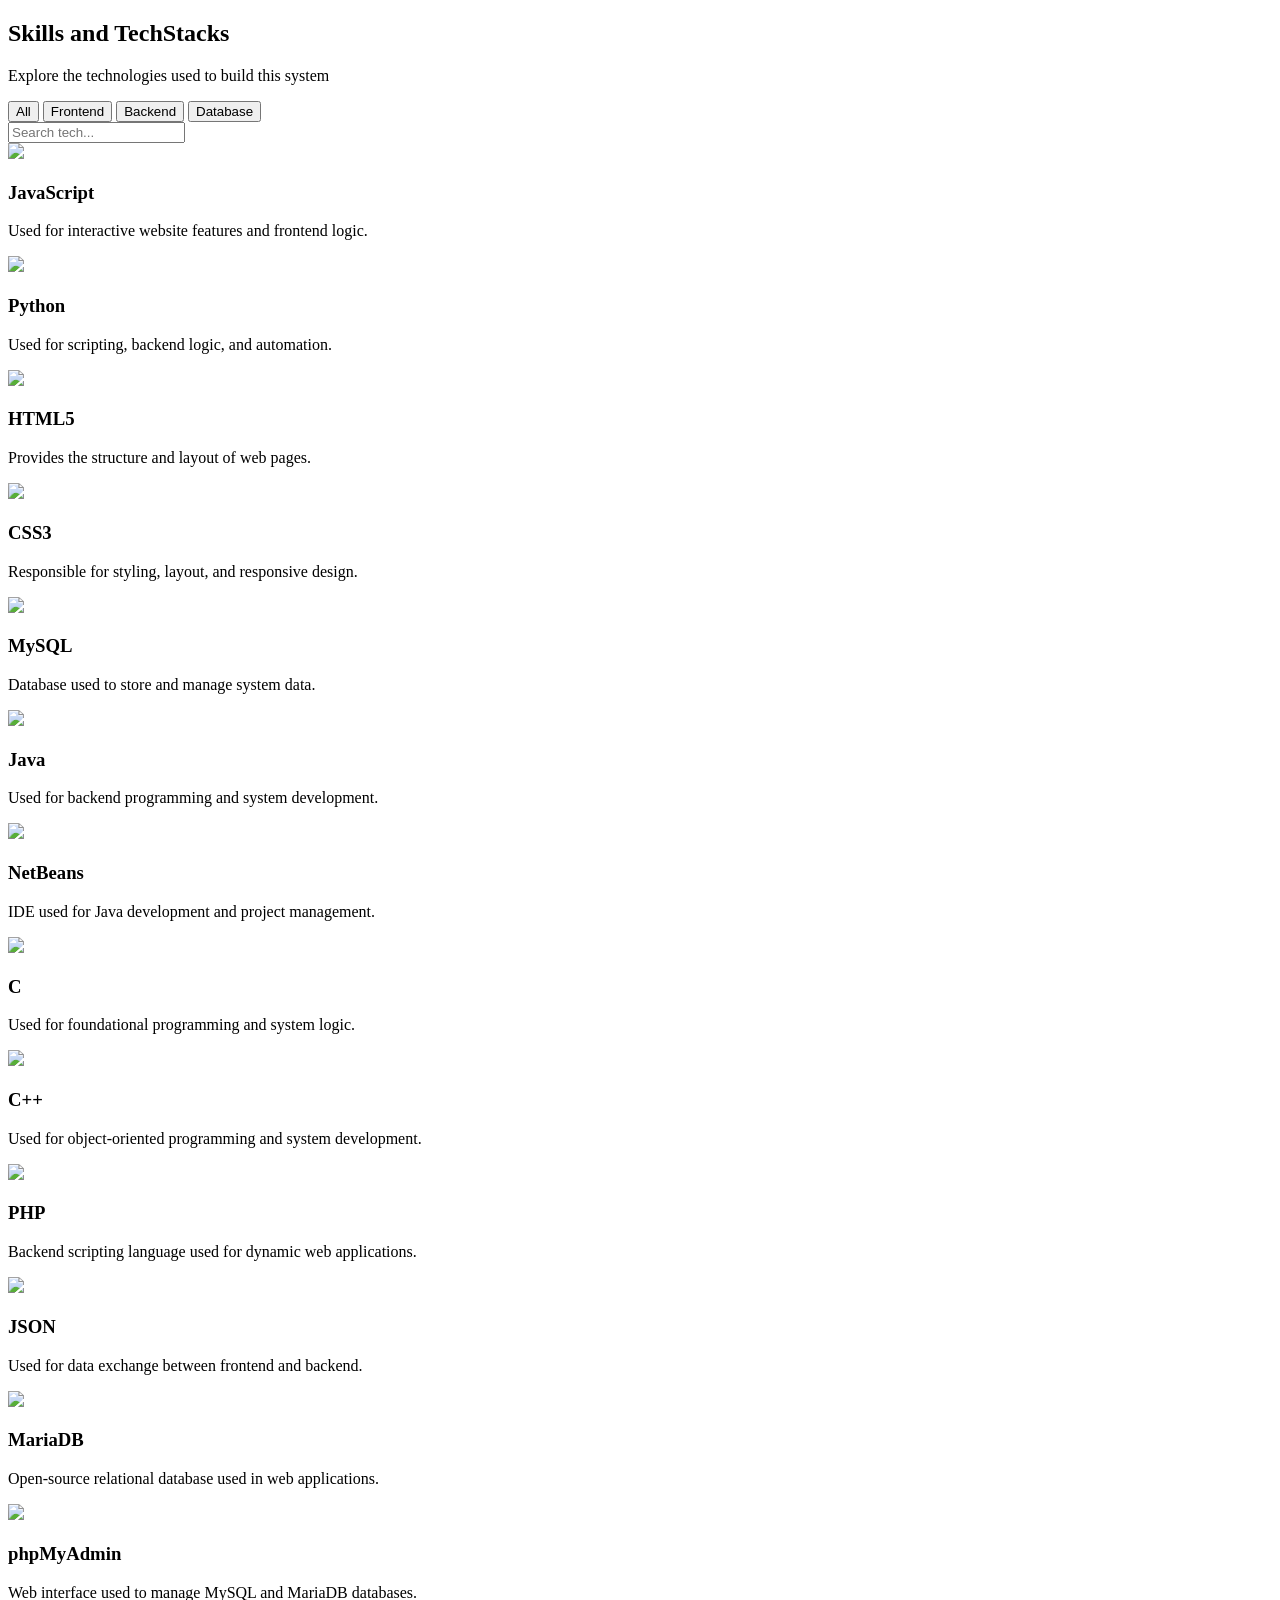
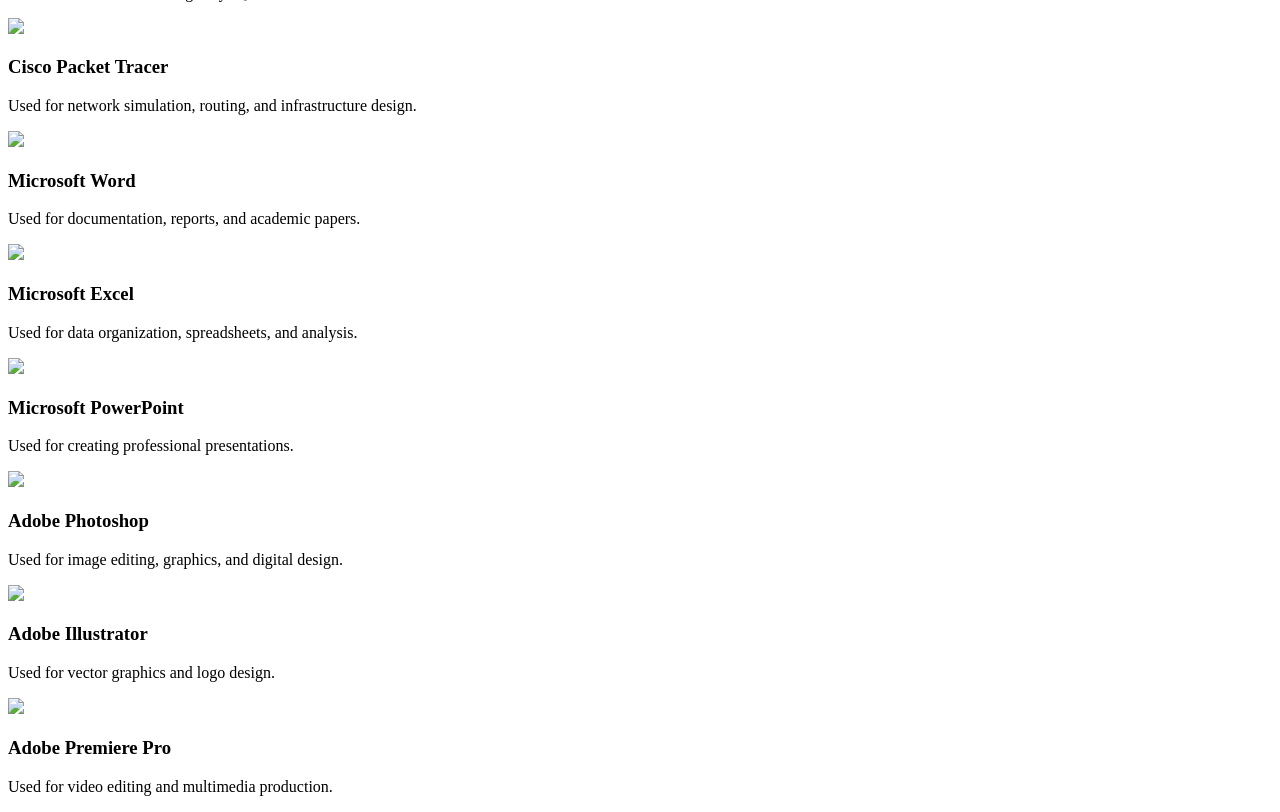
==== about.html @ 17c46671 "update css" ====
<!DOCTYPE html>
<html lang="en">

<head>
    <meta charset="UTF-8">
    <meta name="viewport" content="width=device-width, initial-scale=1.0">
    <title>Portfolio</title>

    <!-- Link to CSS -->
    <link rel="stylesheet" href="styles.css">

    <!-- Font -->
    <link href="https://fonts.googleapis.com/css2?family=Poppins:wght@300;400;600;700&display=swap" rel="stylesheet">
</head>

<body>

    <!-- NAVBAR placeholder -->
    <div id="navbar"></div>

    <!-- TECHSTACK SECTION -->
    <section class="techstack-section">

        <div class="techstack-header">
            <h1>Skills and TechStacks</h1>
            <p>Explore the technologies used to build this system</p>
        </div>

        <div class="techstack-controls">

            <div class="techstack-filter">
                <button class="active">All</button>
                <button>Frontend</button>
                <button>Backend</button>
                <button>Database</button>
            </div>

            <input type="text" placeholder="Search tech..." class="techstack-search">

        </div>

        <div class="techstack-grid">

            <!-- CARD -->
            <div class="tech-card">
                <img src="https://cdn.jsdelivr.net/gh/devicons/devicon/icons/javascript/javascript-original.svg">
                <h3>JavaScript</h3>
                <p>Used for interactive website features and frontend logic.</p>
            </div>

            <div class="tech-card">
                <img src="https://cdn.jsdelivr.net/gh/devicons/devicon/icons/python/python-original.svg">
                <h3>Python</h3>
                <p>Used for scripting, backend logic, and automation.</p>
            </div>

            <div class="tech-card">
                <img src="https://cdn.jsdelivr.net/gh/devicons/devicon/icons/html5/html5-original.svg">
                <h3>HTML5</h3>
                <p>Provides the structure and layout of web pages.</p>
            </div>

            <div class="tech-card">
                <img src="https://cdn.jsdelivr.net/gh/devicons/devicon/icons/css3/css3-original.svg">
                <h3>CSS3</h3>
                <p>Responsible for styling, layout, and responsive design.</p>
            </div>

            <div class="tech-card">
                <img src="https://cdn.jsdelivr.net/gh/devicons/devicon/icons/mysql/mysql-original.svg">
                <h3>MySQL</h3>
                <p>Database used to store and manage system data.</p>
            </div>

            <div class="tech-card">
                <img src="https://cdn.jsdelivr.net/gh/devicons/devicon/icons/java/java-original.svg">
                <h3>Java</h3>
                <p>Used for backend programming and system development.</p>
            </div>

            <div class="tech-card">
                <img src="https://cdn.jsdelivr.net/gh/devicons/devicon/icons/netbeans/netbeans-original.svg">
                <h3>NetBeans</h3>
                <p>IDE used for Java development and project management.</p>
            </div>

            <div class="tech-card">
                <img src="https://cdn.jsdelivr.net/gh/devicons/devicon/icons/c/c-original.svg">
                <h3>C</h3>
                <p>Used for foundational programming and system logic.</p>
            </div>

            <div class="tech-card">
                <img src="https://cdn.jsdelivr.net/gh/devicons/devicon/icons/cplusplus/cplusplus-original.svg">
                <h3>C++</h3>
                <p>Used for object-oriented programming and system development.</p>
            </div>

            <div class="tech-card">
                <img src="https://cdn.jsdelivr.net/gh/devicons/devicon/icons/php/php-original.svg">
                <h3>PHP</h3>
                <p>Backend scripting language used for dynamic web applications.</p>
            </div>

            <div class="tech-card">
                <img src="https://cdn.jsdelivr.net/gh/devicons/devicon/icons/json/json-original.svg">
                <h3>JSON</h3>
                <p>Used for data exchange between frontend and backend.</p>
            </div>

            <div class="tech-card">
                <img src="https://cdn.jsdelivr.net/gh/devicons/devicon/icons/mariadb/mariadb-original.svg">
                <h3>MariaDB</h3>
                <p>Open-source relational database used in web applications.</p>
            </div>

            <div class="tech-card">
                <img src="https://www.vectorlogo.zone/logos/phpmyadmin/phpmyadmin-icon.svg">
                <h3>phpMyAdmin</h3>
                <p>Web interface used to manage MySQL and MariaDB databases.</p>
            </div>

            <div class="tech-card">
                <img src="https://upload.wikimedia.org/wikipedia/commons/6/64/Cisco_logo.svg">
                <h3>Cisco Packet Tracer</h3>
                <p>Used for network simulation, routing, and infrastructure design.</p>
            </div>

            <div class="tech-card">
                <img src="https://upload.wikimedia.org/wikipedia/commons/4/4f/Microsoft_Office_Word_%282019%E2%80%93present%29.svg">
                <h3>Microsoft Word</h3>
                <p>Used for documentation, reports, and academic papers.</p>
            </div>

            <div class="tech-card">
                <img src="https://upload.wikimedia.org/wikipedia/commons/7/73/Microsoft_Excel_2013-2019_logo.svg">
                <h3>Microsoft Excel</h3>
                <p>Used for data organization, spreadsheets, and analysis.</p>
            </div>

            <div class="tech-card">
                <img src="https://upload.wikimedia.org/wikipedia/commons/0/0d/Microsoft_PowerPoint_logo_%282019-present%29.svg">
                <h3>Microsoft PowerPoint</h3>
                <p>Used for creating professional presentations.</p>
            </div>

            <div class="tech-card">
                <img src="https://upload.wikimedia.org/wikipedia/commons/a/af/Adobe_Photoshop_CC_icon.svg">
                <h3>Adobe Photoshop</h3>
                <p>Used for image editing, graphics, and digital design.</p>
            </div>

            <div class="tech-card">
                <img src="https://upload.wikimedia.org/wikipedia/commons/f/fb/Adobe_Illustrator_CC_icon.svg">
                <h3>Adobe Illustrator</h3>
                <p>Used for vector graphics and logo design.</p>
            </div>

            <div class="tech-card">
                <img src="https://upload.wikimedia.org/wikipedia/commons/4/40/Adobe_Premiere_Pro_CC_icon.svg">
                <h3>Adobe Premiere Pro</h3>
                <p>Used for video editing and multimedia production.</p>
            </div>

        </div>
    </section>

    <!-- FOOTER placeholder -->
    <div id="footer"></div>

    <!-- Load Navbar and Footer dynamically -->
    <script>
        fetch('nav_and_footer.html')
            .then(response => response.text())
            .then(data => {
                const parser = new DOMParser();
                const doc = parser.parseFromString(data, 'text/html');
                document.getElementById('navbar').innerHTML = doc.querySelector('nav').outerHTML;
                document.getElementById('footer').innerHTML = doc.querySelector('footer').outerHTML;
            });
    </script>

</body>

</html>
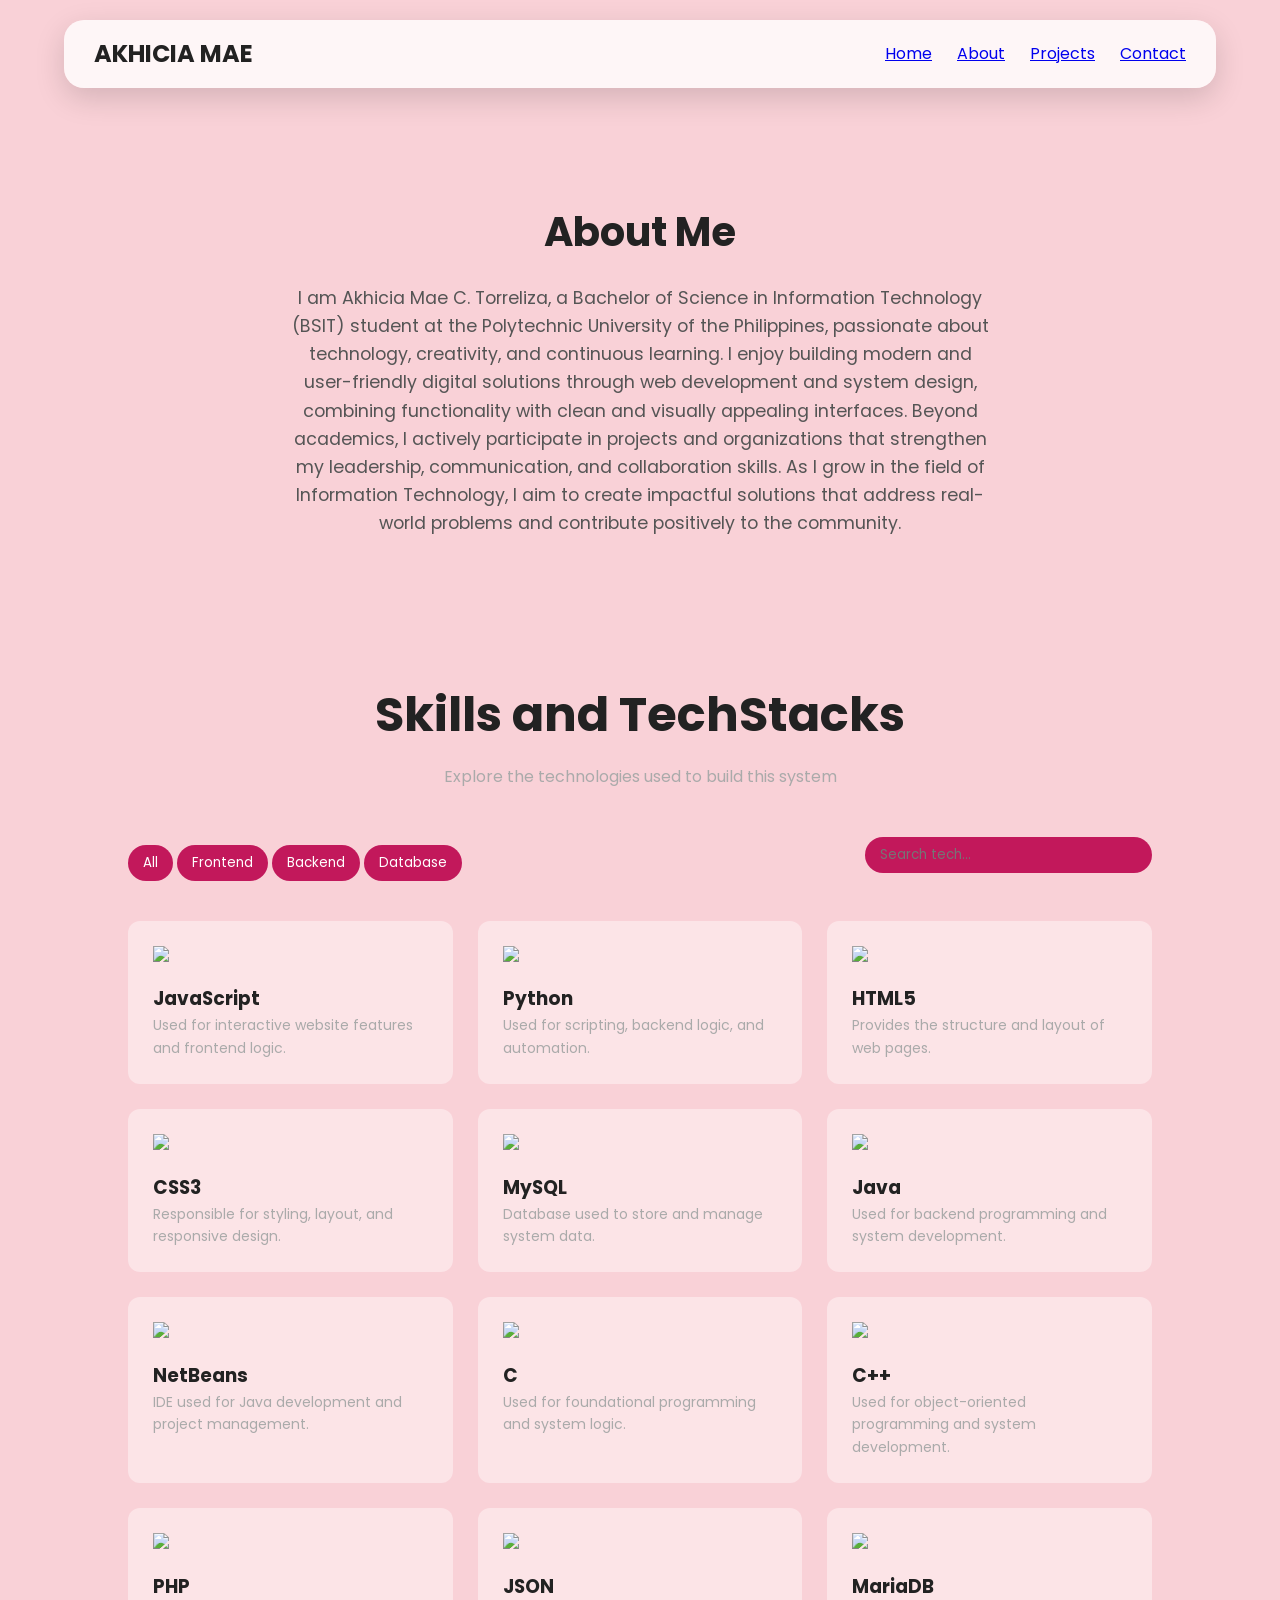
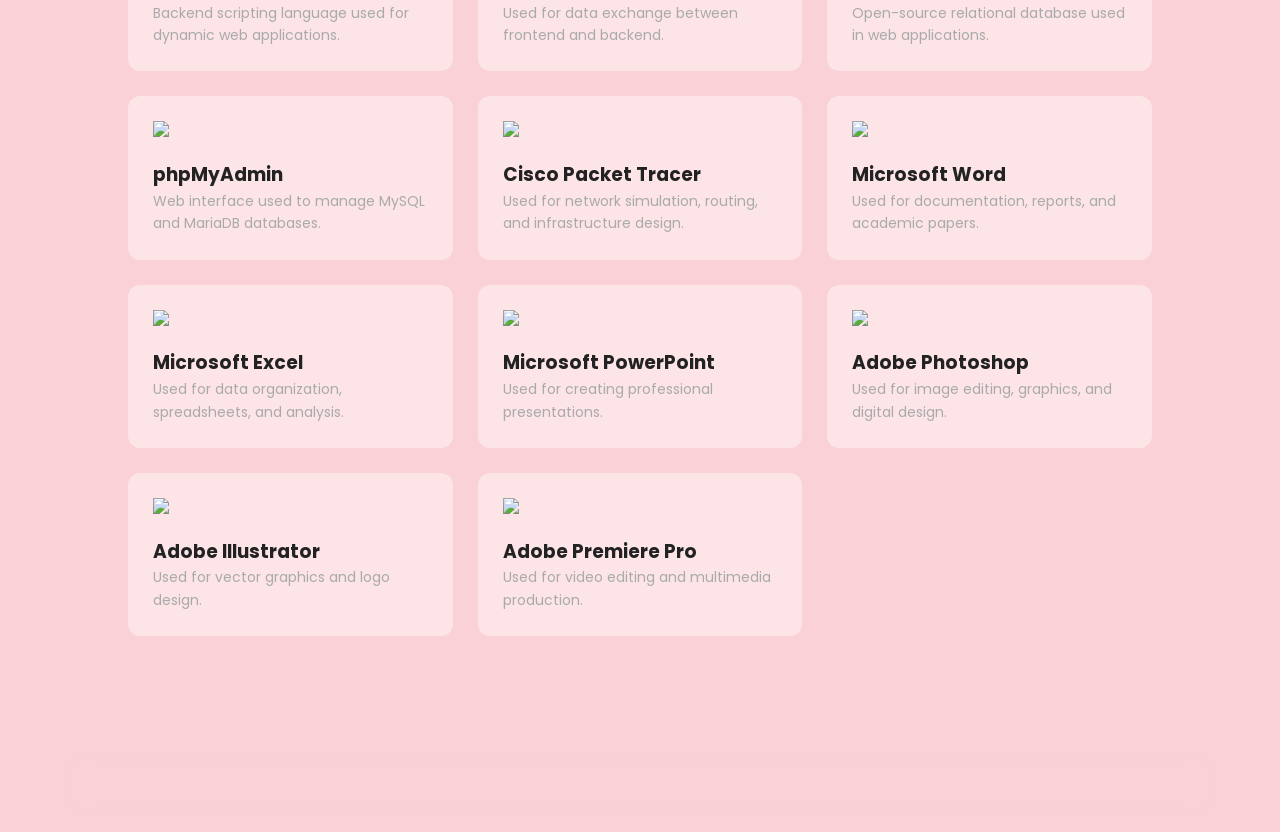
==== commit 1e10768f: "Last update before ts today" ====
--- a/about.html
+++ b/about.html
@@ -18,6 +18,22 @@
     <!-- NAVBAR placeholder -->
     <div id="navbar"></div>
 
+    <!-- ABOUT ME SECTION -->
+    <section class="about-section">
+
+        <div class="about-container">
+            <h1>About Me</h1>
+            <p>
+                I am Akhicia Mae C. Torreliza, a Bachelor of Science in Information Technology (BSIT) student at the
+                Polytechnic University of the Philippines, passionate about technology, creativity, and continuous
+                learning. I enjoy building modern and user-friendly digital solutions through web development and system
+                design, combining functionality with clean and visually appealing interfaces. Beyond academics, I
+                actively participate in projects and organizations that strengthen my leadership, communication, and
+                collaboration skills. As I grow in the field of Information Technology, I aim to create impactful solutions that address
+                real-world problems and contribute positively to the community. </p>
+        </div>
+
+    </section>
     <!-- TECHSTACK SECTION -->
     <section class="techstack-section">
 
@@ -127,7 +143,8 @@
             </div>
 
             <div class="tech-card">
-                <img src="https://upload.wikimedia.org/wikipedia/commons/4/4f/Microsoft_Office_Word_%282019%E2%80%93present%29.svg">
+                <img
+                    src="https://upload.wikimedia.org/wikipedia/commons/4/4f/Microsoft_Office_Word_%282019%E2%80%93present%29.svg">
                 <h3>Microsoft Word</h3>
                 <p>Used for documentation, reports, and academic papers.</p>
             </div>
@@ -139,7 +156,8 @@
             </div>
 
             <div class="tech-card">
-                <img src="https://upload.wikimedia.org/wikipedia/commons/0/0d/Microsoft_PowerPoint_logo_%282019-present%29.svg">
+                <img
+                    src="https://upload.wikimedia.org/wikipedia/commons/0/0d/Microsoft_PowerPoint_logo_%282019-present%29.svg">
                 <h3>Microsoft PowerPoint</h3>
                 <p>Used for creating professional presentations.</p>
             </div>
--- a/styles.css
+++ b/styles.css
@@ -0,0 +1,537 @@
+/* RESET */
+* {
+  margin: 0;
+  padding: 0;
+  box-sizing: border-box;
+  font-family: 'Poppins', sans-serif;
+}
+
+/* GLOBAL */
+html, body {
+  overflow-x: hidden;
+}
+
+body {
+  background: linear-gradient(135deg, #ffdde1, #ee9ca7);
+  color: #1f1f1f;
+  line-height: 1.6;
+}
+
+/* NAVBAR */
+nav {
+  display: flex;
+  justify-content: space-between;
+  align-items: center;
+  padding: 15px 30px;
+
+  background: rgba(255,255,255,0.8);
+  backdrop-filter: blur(15px);
+
+  position: fixed;
+  top: 20px;
+  left: 50%;
+  transform: translateX(-50%);
+
+  width: 90%;
+  border-radius: 20px;
+
+  box-shadow: 0 10px 30px rgba(0,0,0,0.15);
+  z-index: 1000;
+}
+
+nav ul {
+  display: flex;
+  gap: 25px;
+  list-style: none;
+  align-items: center;
+}
+
+/* HERO */
+.hero {
+  display: flex;
+  justify-content: center;
+  align-items: center;
+  min-height: 100vh;
+  padding: 120px 20px 40px;
+  text-align: center;
+}
+
+.hero-card {
+  background: rgba(255,255,255,0.3);
+  backdrop-filter: blur(15px);
+  padding: 50px;
+  border-radius: 25px;
+  box-shadow: 0 15px 40px rgba(0,0,0,0.15);
+  transition: 0.3s;
+  max-width: 600px;
+  width: 100%;
+}
+
+.hero-card:hover {
+  transform: scale(1.03);
+}
+
+.hero-card h2 {
+  font-size: 3rem;
+  color: #c2185b;
+}
+
+.hero-card .sub {
+  margin-top: 10px;
+  opacity: 0.7;
+}
+
+/* SECTION TITLE */
+.section-title {
+  text-align: center;
+  margin: 40px 0;
+  font-size: 2rem;
+  color: #c2185b;
+}
+
+/* PROJECTS */
+.projects {
+  padding: 40px 20px;
+}
+
+/* GRID */
+.grid {
+  display: grid;
+  grid-template-columns: repeat(auto-fit, minmax(250px, 1fr));
+  gap: 25px;
+}
+
+/* CARD */
+.card {
+  background: rgba(255,255,255,0.4);
+  backdrop-filter: blur(10px);
+  padding: 25px;
+  border-radius: 20px;
+  box-shadow: 0 10px 25px rgba(0,0,0,0.1);
+  transition: 0.3s;
+  text-align: center;
+}
+
+.card:hover {
+  transform: translateY(-10px) scale(1.02);
+  box-shadow: 0 20px 40px rgba(0,0,0,0.2);
+}
+
+.card h3 {
+  color: #c2185b;
+  margin-bottom: 10px;
+}
+
+/* BUTTON */
+button {
+  margin-top: 15px;
+  padding: 10px 15px;
+  border: none;
+  border-radius: 10px;
+  background: #c2185b;
+  color: white;
+  cursor: pointer;
+  transition: 0.3s;
+}
+
+button:hover {
+  background: #ff4081;
+  transform: scale(1.05);
+}
+
+/* FOOTER */
+footer {
+  text-align: center;
+  padding: 15px;
+
+  margin: 40px auto 20px;
+  width: 90%;
+
+  background: rgba(255,255,255,0.8);
+  backdrop-filter: blur(15px);
+
+  border-radius: 20px;
+
+  box-shadow: 0 -10px 30px rgba(0,0,0,0.1);
+}
+
+/* TECH STACK */
+.techstack-section {
+  padding: 80px 10%;
+  color: 555;
+}
+
+.techstack-header {
+  text-align: center;
+  margin-bottom: 40px;
+}
+
+.techstack-header h1 {
+  font-size: 48px;
+  margin-bottom: 10px;
+}
+
+.techstack-header p {
+  color: #aaa;
+}
+
+.techstack-controls {
+  display: flex;
+  justify-content: space-between;
+  align-items: center;
+  margin-bottom: 40px;
+  flex-wrap: wrap;
+  gap: 15px;
+}
+
+.techstack-filter button {
+  background: #c2185b;
+  border: none;
+  color: white;
+  padding: 8px 15px;
+  border-radius: 20px;
+  cursor: pointer;
+}
+
+.techstack-search {
+  padding: 8px 15px;
+  border-radius: 20px;
+  border: none;
+  background: #c2185b;
+  color: white;
+}
+
+.techstack-grid {
+  display: grid;
+  grid-template-columns: repeat(auto-fit, minmax(250px, 1fr));
+  gap: 25px;
+}
+
+.tech-card {
+  background: rgba(255,255,255,0.4);
+  padding: 25px;
+  border-radius: 12px;
+  transition: 0.3s;
+}
+
+.tech-card:hover {
+  transform: translateY(-5px);
+  background: #e74ec1ea;
+}
+
+.tech-card img {
+  width: 40px;
+  margin-bottom: 15px;
+}
+
+.tech-card p {
+  color: #aaa;
+  font-size: 14px;
+}
+
+/* IMAGES */
+img {
+  max-width: 100%;
+  height: auto;
+}
+
+/* ========================= */
+/* 📱 RESPONSIVE BREAKPOINTS */
+/* ========================= */
+
+/* TABLET */
+@media (max-width: 1024px) {
+  .hero-card h2 {
+    font-size: 2.5rem;
+  }
+
+  .techstack-header h1 {
+    font-size: 36px;
+  }
+}
+
+/* MOBILE */
+@media (max-width: 768px) {
+
+  nav {
+    flex-direction: column;
+    gap: 10px;
+    padding: 15px 20px;
+  }
+
+  nav ul {
+    flex-wrap: wrap;
+    justify-content: center;
+    gap: 15px;
+  }
+
+  .hero {
+    padding-top: 140px;
+  }
+
+  .hero-card {
+    padding: 30px 20px;
+  }
+
+  .hero-card h2 {
+    font-size: 2rem;
+  }
+
+  .section-title {
+    font-size: 1.5rem;
+  }
+
+  .techstack-section {
+    margin-top: 60px;
+}
+
+  .techstack-controls {
+    flex-direction: column;
+    align-items: stretch;
+  }
+
+  .techstack-filter {
+    display: flex;
+    flex-wrap: wrap;
+    gap: 10px;
+  }
+
+  .techstack-search {
+    width: 100%;
+  }
+}
+
+/* SMALL PHONES */
+@media (max-width: 480px) {
+  .hero-card h2 {
+    font-size: 1.6rem;
+  }
+
+  .card {
+    padding: 20px;
+  }
+
+  button {
+    width: 100%;
+  }
+}
+
+/*test */
+.about-split {
+  display: flex;
+  align-items: center;
+  justify-content: space-between;
+  padding: 80px 10%;
+  gap: 40px;
+}
+
+.about-text {
+  flex: 1;
+}
+
+.about-text h2 {
+  font-size: 2.5rem;
+  color: #c2185b;
+}
+
+.about-image img {
+  width: 300px;
+  border-radius: 20px;
+}
+
+.timeline {
+  padding: 80px 10%;
+}
+
+.timeline h2 {
+  text-align: center;
+  margin-bottom: 40px;
+  color: #c2185b;
+}
+
+.timeline-item {
+  margin-bottom: 20px;
+  border-left: 3px solid #c2185b;
+  padding-left: 15px;
+}
+
+/*about me css*/
+
+.about-section {
+    padding: 100px 20px 60px;
+    text-align: center;
+}
+.about-container p {
+    max-width: 700px;
+    margin: 0 auto;
+    line-height: 1.8;
+}
+
+.about-container h1 {
+    font-size: 2.5rem;
+    margin-bottom: 20px;
+}
+
+.about-container p {
+    font-size: 1.1rem;
+    line-height: 1.6;
+    color: #555;
+}
+
+body {
+    margin: 0;
+    padding-top: 100px; /* adjust based on navbar height */
+}
+
+/* RESET ALL DEFAULT MARGINS & PADDING */
+* {
+    margin: 0;
+    padding: 0;
+    box-sizing: border-box;
+}
+
+/* BODY FULL WIDTH */
+body {
+    width: 100%;
+    overflow-x: hidden;
+    font-family: 'Poppins', sans-serif;
+    background: #f9d1d7; /* optional, match your pink theme */
+    color: #222;
+}
+
+/* SECTION SPACING */
+.contact-section {
+    width: 100%;
+    padding: 120px 40px 80px; /* more padding left/right for breathing room */
+    text-align: center;
+}
+
+/* CONTAINER */
+.contact-container {
+    width: 100%;
+    max-width: 1200px;
+    margin: auto;
+    padding: 0 20px; /* inner padding to avoid sticking to edges on small screens */
+}
+
+/* LAYOUT */
+.contact-content {
+    display: flex;
+    gap: 60px;
+    margin-top: 50px;
+    justify-content: space-between;
+    align-items: flex-start;
+    flex-wrap: wrap;
+}
+
+/* CONTACT INFO & FORM */
+.contact-info,
+.contact-form {
+    flex: 1;
+    min-width: 320px;
+    text-align: left;
+    background: rgba(255, 255, 255, 0.6);
+    padding: 25px;
+    border-radius: 15px;
+    box-shadow: 0 8px 20px rgba(0,0,0,0.1);
+}
+
+/* EACH INFO ITEM */
+.info-item {
+    display: flex;
+    align-items: center;
+    gap: 12px;
+    margin: 12px 0;
+    font-weight: 500;
+    font-size: 1rem;
+}
+
+/* ICON */
+.info-item img {
+    width: 24px;
+    height: 24px;
+}
+
+/* HOVER EFFECT */
+.info-item:hover {
+    transform: translateX(5px);
+    transition: 0.2s;
+}
+
+/* FORM */
+.contact-form {
+    display: flex;
+    flex-direction: column;
+    gap: 15px;
+}
+
+/* INPUTS & TEXTAREA */
+.contact-form input,
+.contact-form textarea {
+    padding: 12px 16px;
+    border-radius: 10px;
+    border: 1px solid #ccc;
+    outline: none;
+    font-family: 'Poppins', sans-serif;
+    font-size: 1rem;
+    transition: border-color 0.3s ease;
+}
+
+.contact-form input:focus,
+.contact-form textarea:focus {
+    border-color: #c2185b;
+}
+
+/* BUTTON */
+.contact-form button {
+    padding: 14px;
+    border-radius: 25px;
+    border: none;
+    background: #c2185b;
+    color: white;
+    font-weight: 600;
+    font-size: 1.1rem;
+    cursor: pointer;
+    transition: background 0.3s;
+}
+
+.contact-form button:hover {
+    background: #a3154c;
+}
+
+/* RESPONSIVE: STACK ON SMALL SCREENS */
+@media (max-width: 768px) {
+    .contact-content {
+        flex-direction: column;
+        gap: 30px;
+    }
+
+    .contact-container {
+        width: 95%;
+        padding: 0 10px;
+    }
+}
+
+.info-item {
+    display: flex;
+    align-items: center;
+    margin-bottom: 10px;
+}
+
+.info-item img {
+    width: 24px;
+    height: 24px;
+    margin-right: 10px;
+}
+
+/* style the links just like the old span */
+.info-item a {
+    text-decoration: none;   /* remove underline */
+    color: #333;             /* your preferred text color */
+    font-weight: 500;
+}
+
+/* optional: hover effect */
+.info-item a:hover {
+    color: #0073e6;          /* highlight color on hover */
+}
